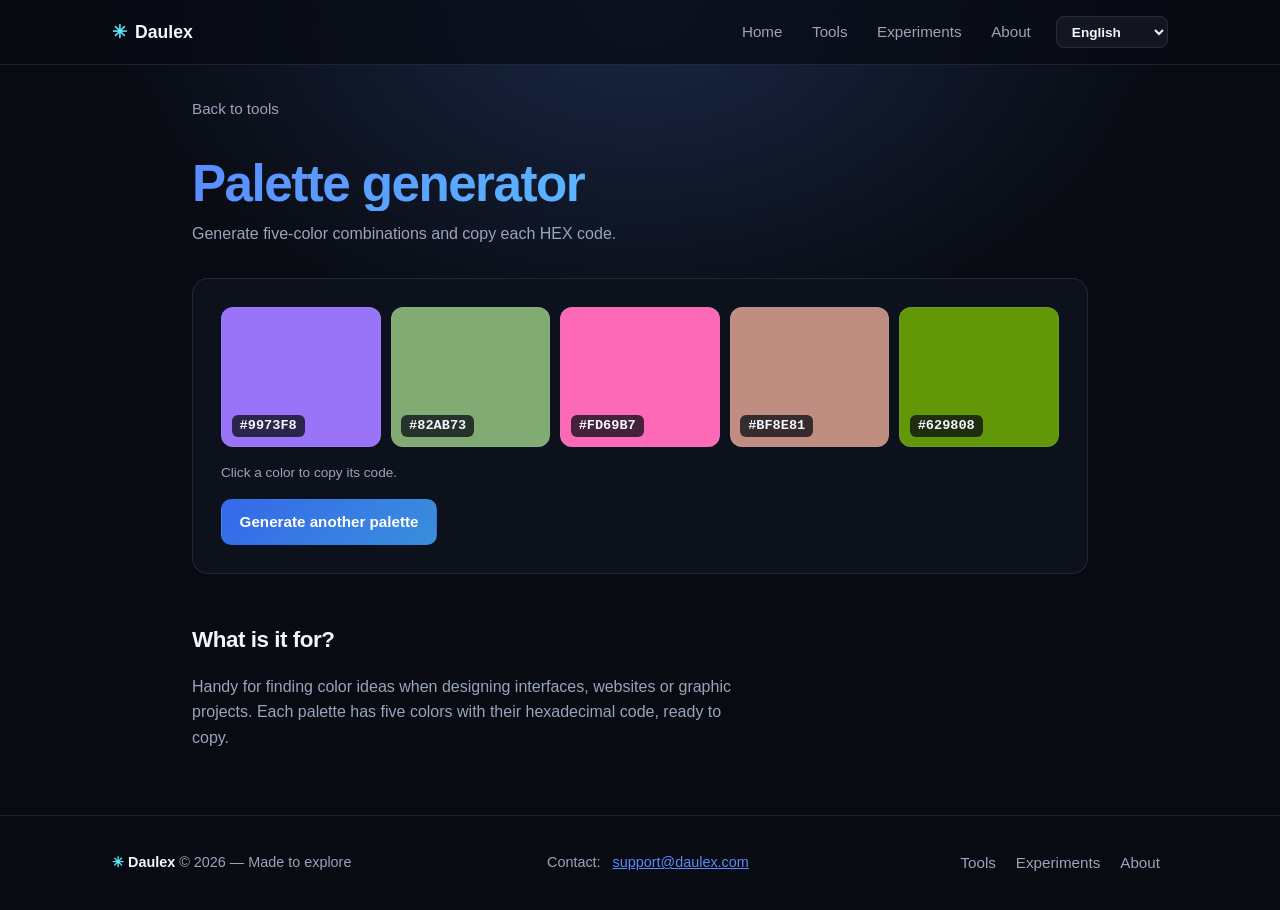
==== tools/color-palette/index.html @ 01d9b04d "Add files via upload" ====
<!DOCTYPE html>
<html lang="es">
<head>
<meta charset="utf-8">
<meta name="viewport" content="width=device-width, initial-scale=1">
<meta name="theme-color" content="#080B12">
<link rel="icon" href="data:image/svg+xml,%3Csvg xmlns=%27http://www.w3.org/2000/svg%27 viewBox=%270 0 32 32%27%3E%3Crect width=%2732%27 height=%2732%27 rx=%278%27 fill=%27%23101622%27/%3E%3Ctext x=%2716%27 y=%2723%27 font-size=%2720%27 text-anchor=%27middle%27 fill=%27%235BE7FF%27%3E%E2%9C%B3%3C/text%3E%3C/svg%3E">
<link rel="stylesheet" href="/assets/css/style.css">
<title>Generador de paletas de colores aleatorias — Daulex</title>
<meta name="description" content="Genera paletas de cinco colores aleatorios y copia sus códigos HEX con un clic. Gratis, sin registro y en tu navegador.">
<meta name="robots" content="index, follow">
<link rel="canonical" href="https://daulex.com/tools/color-palette/">
<meta property="og:type" content="website">
<meta property="og:title" content="Generador de paletas de colores aleatorias — Daulex">
<meta property="og:description" content="Genera paletas de cinco colores aleatorios y copia sus códigos HEX con un clic. Gratis, sin registro y en tu navegador.">
<meta property="og:url" content="https://daulex.com/tools/color-palette/">
<script type="application/ld+json">{"@context":"https://schema.org","@type":"WebApplication","name":"Generador de paletas","url":"https://daulex.com/tools/color-palette/","applicationCategory":"DesignApplication","operatingSystem":"Any","offers":{"@type":"Offer","price":"0","priceCurrency":"USD"}}</script>
<script src="/assets/js/main.js" defer></script>
<script src="/assets/js/color-palette.js" defer></script>
</head>
<body>
<div id="site-header"></div>
<main class="wrap page">
  <a class="back" href="/#herramientas" data-i18n="back">Volver a las herramientas</a>
  <h1 data-i18n="h1">Generador de paletas</h1>
  <p class="sub" data-i18n="sub">Genera combinaciones de cinco colores y copia cada código HEX.</p>
  <div class="ws">
    <div class="pal" id="palGrid"></div>
    <p class="note" data-i18n="pnote">Haz clic en un color para copiar su código.</p>
    <div class="actions"><button class="btn" type="button" id="palGen" data-i18n="gen">Generar otra paleta</button></div>
  </div>
  <section class="info" style="padding-block:0"><h2 data-i18n="ah">¿Para qué sirve?</h2><p data-i18n="ap">Es útil para buscar ideas de color al diseñar interfaces, páginas web o proyectos gráficos. Cada paleta tiene cinco colores con su código hexadecimal, listos para copiar.</p></section>
</main>
<div id="site-footer"></div>
</body>
</html>
---- assets/css/style.css ----
:root{--bg:#080B12;--card:#101622;--alt:#0C111B;--text:#F3F6FF;--muted:#98A5BB;--blue:#5A8CFF;--cyan:#5BE7FF;--ok:#5DE4B0;--line:rgba(150,180,255,.14);--grad:linear-gradient(135deg,#3568EB,#398FDC)}
*{box-sizing:border-box}
html{scroll-behavior:smooth;-webkit-text-size-adjust:100%}
body{margin:0;background:var(--bg);color:var(--text);font-family:-apple-system,BlinkMacSystemFont,"Segoe UI",Roboto,"Helvetica Neue",Arial,sans-serif;line-height:1.6;position:relative}
body::before{content:"";position:absolute;inset:0 0 auto 0;height:520px;background:radial-gradient(ellipse 60% 100% at 50% 0,rgba(90,140,255,.22),transparent 70%);pointer-events:none;z-index:-1}
a{color:var(--blue)}
:focus-visible{outline:2px solid var(--cyan);outline-offset:3px}
.wrap{width:100%;max-width:1120px;margin:0 auto;padding-inline:clamp(1.1rem,4vw,2rem)}
section{padding-block:clamp(3.5rem,9vw,6rem);scroll-margin-top:64px}
header{position:fixed;inset:0 0 auto 0;z-index:20;background:rgba(8,11,18,.72);backdrop-filter:blur(14px);-webkit-backdrop-filter:blur(14px);border-bottom:1px solid var(--line)}
.bar{display:flex;align-items:center;gap:.75rem;height:64px}
.logo{display:flex;align-items:center;gap:.5rem;font-weight:700;font-size:1.1rem;color:var(--text);text-decoration:none;margin-inline-end:auto}
.logo span{color:var(--cyan)}
nav{display:flex;gap:.25rem}
nav a{color:var(--muted);text-decoration:none;padding:.45rem .8rem;border-radius:8px;font-size:.95rem;transition:color .2s,background .2s}
nav a:hover{color:var(--text);background:rgba(255,255,255,.05)}
.chip,.menu{font:inherit;font-size:.85rem;font-weight:600;color:var(--text);background:rgba(255,255,255,.05);border:1px solid var(--line);border-radius:8px;padding:.4rem .7rem;cursor:pointer;transition:border-color .2s}
.chip:hover,.menu:hover{border-color:var(--blue)}
select.chip option{background:#101622;color:#F3F6FF}
.menu{display:none}
@media(max-width:760px){
 .menu{display:block}
 header nav{position:absolute;top:64px;inset-inline:0;flex-direction:column;background:var(--card);border-bottom:1px solid var(--line);padding:.5rem clamp(1.1rem,4vw,2rem) 1rem;display:none}
 header nav.open{display:flex}
 nav a{padding:.75rem .5rem}
}
.hero{padding-top:calc(64px + clamp(3rem,10vw,7rem))}
.badge{display:inline-flex;align-items:center;gap:.55rem;padding:.35rem .9rem;border:1px solid var(--line);border-radius:99px;background:rgba(255,255,255,.03);color:var(--muted);font-size:.85rem}
.badge::before{content:"";width:.5rem;height:.5rem;border-radius:50%;background:var(--ok);box-shadow:0 0 8px var(--ok)}
h1{margin:1.25rem 0 0;font-size:clamp(2.4rem,8vw,5rem);line-height:1.05;letter-spacing:-.03em;max-width:14ch;background:linear-gradient(120deg,var(--blue),var(--cyan));-webkit-background-clip:text;background-clip:text;color:transparent}
.lead{max-width:56ch;margin:1.25rem 0 0;color:var(--muted);font-size:1.1rem}
.btns{display:flex;flex-wrap:wrap;gap:.75rem;margin-top:2rem}
.btn{display:inline-block;font:inherit;font-weight:600;font-size:.95rem;border:1px solid transparent;border-radius:10px;padding:.8rem 1.3rem;cursor:pointer;text-decoration:none;color:#fff;background:var(--grad);transition:transform .2s,filter .2s}
.btn:hover{transform:translateY(-2px);filter:brightness(1.1)}
.btn.ghost{background:rgba(255,255,255,.04);border-color:var(--line);color:var(--text)}
.feats{display:grid;grid-template-columns:repeat(3,1fr);gap:1rem;margin-top:3rem}
.feat{padding-inline-start:1rem;border-inline-start:2px solid var(--cyan);color:var(--muted);font-size:.95rem}
.feat b{display:block;color:var(--text)}
@media(max-width:760px){.feats{grid-template-columns:1fr}}
h2{margin:0;font-size:clamp(1.7rem,4.5vw,2.4rem);letter-spacing:-.02em}
.sub{margin:.6rem 0 0;max-width:60ch;color:var(--muted)}
.grid{display:grid;grid-template-columns:repeat(3,1fr);gap:1.25rem;margin-top:2.5rem}
@media(max-width:980px){.grid{grid-template-columns:repeat(2,1fr)}}
@media(max-width:640px){.grid{grid-template-columns:1fr}}
.card{background:var(--card);border:1px solid var(--line);border-radius:16px;padding:1.5rem;display:flex;flex-direction:column;gap:.6rem;transition:border-color .2s,transform .2s}
a.card{text-decoration:none;color:inherit}
.card h3{margin:0;font-size:1.1rem}
.card p{margin:0;color:var(--muted);font-size:.95rem;flex:1}
.tool:hover{border-color:var(--blue);transform:translateY(-3px)}
.ico{display:grid;place-items:center;width:44px;height:44px;border-radius:12px;background:rgba(91,231,255,.08);border:1px solid var(--line);color:var(--cyan);font-weight:700}
.go{color:var(--blue);font-weight:600;font-size:.9rem;margin-top:.4rem}
.page{padding-top:calc(64px + 2rem);padding-bottom:3rem;max-width:960px}
.page h1{font-size:clamp(2rem,6vw,3.2rem);max-width:none}
.back{display:inline-block;margin-bottom:1rem;color:var(--muted);text-decoration:none;font-size:.95rem}
.back:hover{color:var(--cyan)}
.ws{margin-top:2rem;background:var(--alt);border:1px solid var(--line);border-radius:16px;padding:clamp(1rem,3vw,1.75rem)}
.info{margin-top:3rem;max-width:62ch}
.info h2{font-size:1.4rem}.info p{color:var(--muted)}
.two{display:grid;grid-template-columns:1fr 1fr;gap:1rem}
@media(max-width:760px){.two{grid-template-columns:1fr}}
label{display:block;margin-bottom:.35rem;color:var(--muted);font-size:.85rem}
textarea{width:100%;min-height:220px;resize:vertical;font:.9rem/1.5 ui-monospace,SFMono-Regular,Menlo,Consolas,monospace;color:var(--text);background:var(--bg);border:1px solid var(--line);border-radius:10px;padding:.8rem}
textarea:focus{border-color:var(--blue);outline:none}
.actions{display:flex;flex-wrap:wrap;gap:.6rem;margin-top:1rem}
.actions .btn{padding:.6rem 1.1rem}
.status{margin-top:.9rem;min-height:1.4em;font-size:.9rem;color:var(--muted)}
.status.ok{color:var(--ok)}.status.err{color:#FF8A8A}
.stats{display:grid;grid-template-columns:repeat(4,1fr);gap:.75rem;margin-top:1rem}
@media(max-width:640px){.stats{grid-template-columns:repeat(2,1fr)}}
.stat{background:var(--card);border:1px solid var(--line);border-radius:12px;padding:.9rem}
.stat b{display:block;font-size:1.6rem;color:var(--cyan)}
.stat span{color:var(--muted);font-size:.85rem}
.note{margin:.9rem 0 0;color:var(--muted);font-size:.85rem}
.pal{display:grid;grid-template-columns:repeat(5,1fr);gap:.6rem}
@media(max-width:640px){.pal{grid-template-columns:repeat(2,1fr)}}
.sw{height:140px;border:1px solid var(--line);border-radius:12px;cursor:pointer;display:flex;align-items:flex-end;padding:.6rem;font:600 .85rem ui-monospace,Menlo,Consolas,monospace;transition:transform .2s}
.sw:hover{transform:translateY(-3px)}
.sw span{background:rgba(8,11,18,.75);color:#F3F6FF;padding:.2rem .5rem;border-radius:6px}
.about{display:grid;grid-template-columns:1.4fr 1fr;gap:2.5rem;align-items:center}
@media(max-width:760px){.about{grid-template-columns:1fr}}
.about p{color:var(--muted);max-width:56ch}
.star{aspect-ratio:1;max-width:280px;margin-inline:auto;width:100%;display:grid;place-items:center;font-size:clamp(6rem,18vw,9rem);color:var(--cyan);background:radial-gradient(circle,rgba(91,231,255,.14),transparent 65%);border:1px solid var(--line);border-radius:28px;text-shadow:0 0 30px rgba(91,231,255,.5)}
.alt{background:var(--alt)}
.nf{padding-top:calc(64px + clamp(3rem,12vw,8rem));min-height:70vh}
.nf h1{font-size:clamp(5rem,26vw,12rem);line-height:.95}
.nf h2{margin-top:1rem}.nf p{color:var(--muted)}
footer{border-top:1px solid var(--line);padding-block:2rem;color:var(--muted);font-size:.9rem}
.foot{display:flex;flex-wrap:wrap;gap:1rem 2rem;justify-content:space-between;align-items:center}
.foot nav{display:flex}
.foot a{padding:.2rem .5rem}
#toast{position:fixed;inset-inline:0;bottom:1.5rem;margin-inline:auto;width:max-content;max-width:90vw;background:var(--card);border:1px solid var(--blue);color:var(--text);padding:.65rem 1.1rem;border-radius:10px;opacity:0;transform:translateY(10px);pointer-events:none;transition:opacity .25s,transform .25s;z-index:30}
#toast.show{opacity:1;transform:none}
@media(prefers-reduced-motion:reduce){*{transition:none!important;scroll-behavior:auto!important}}
#jIn,#jOut{direction:ltr;text-align:left}
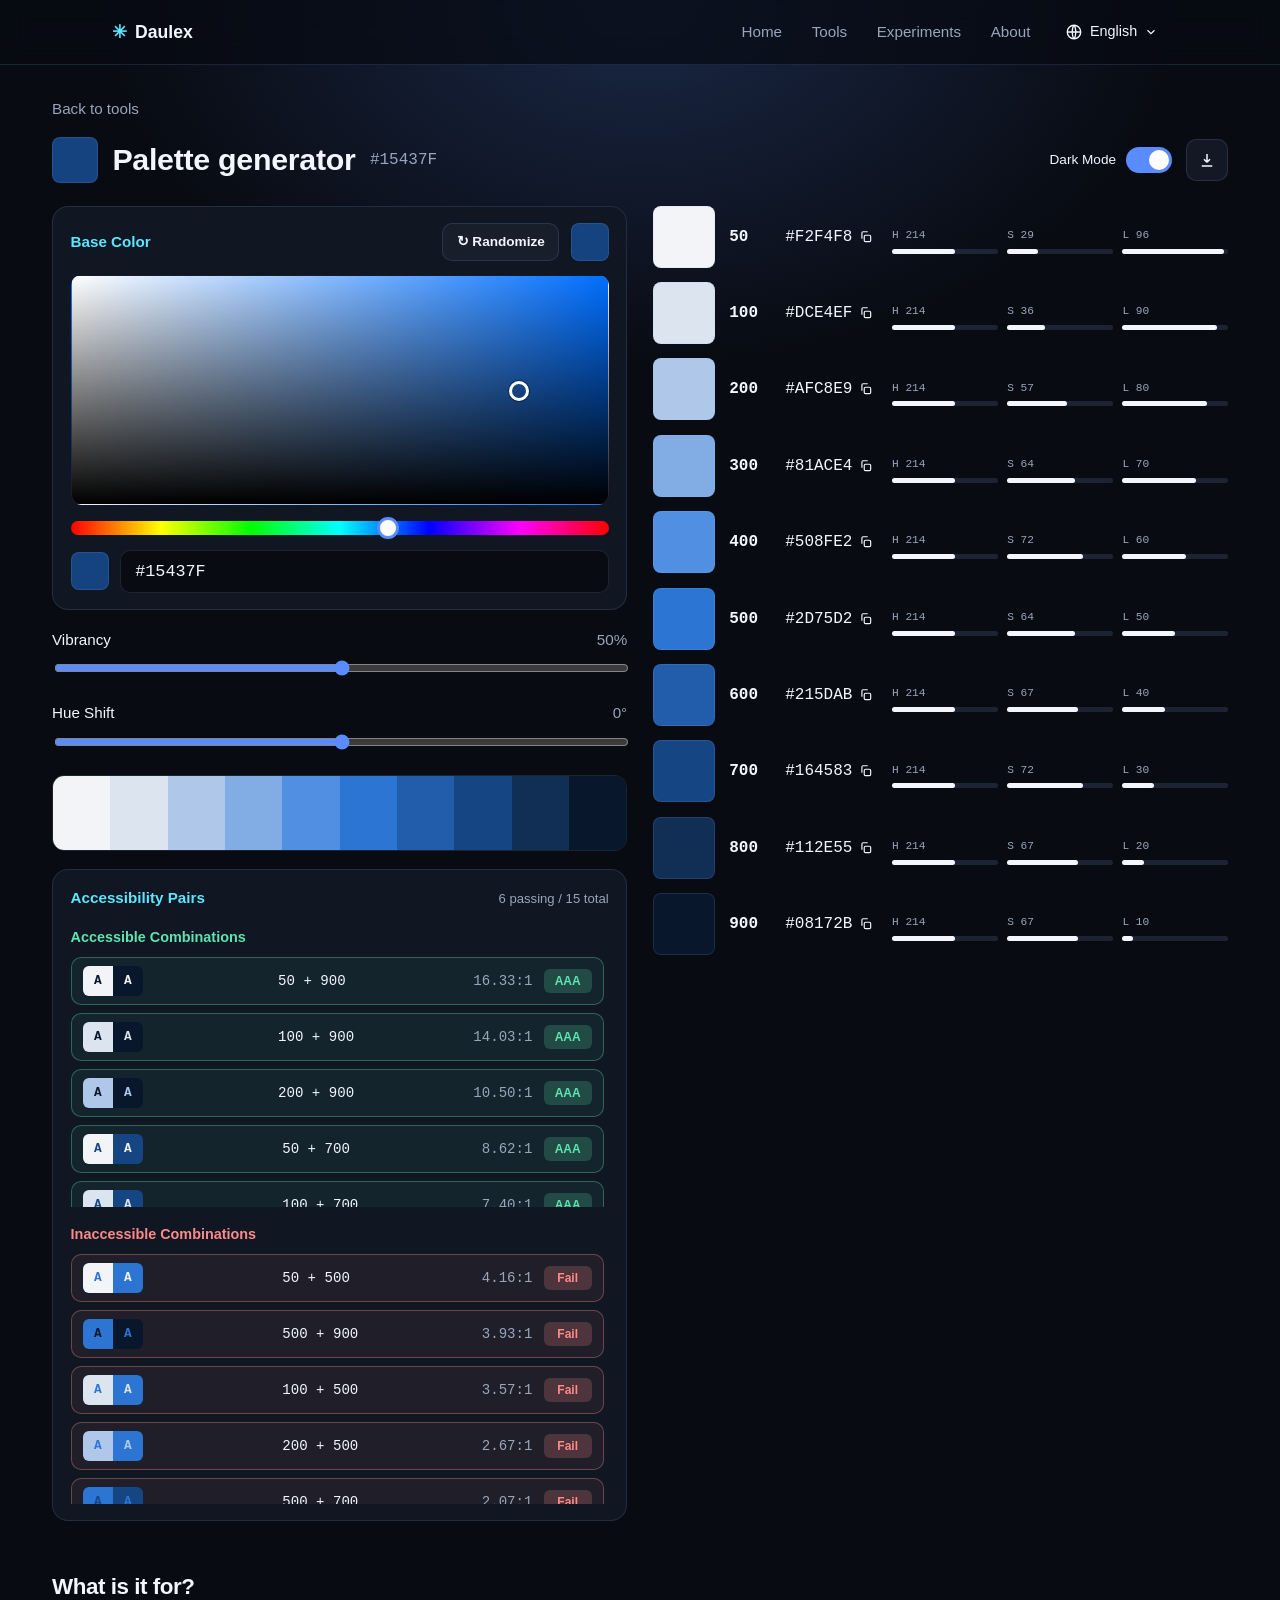
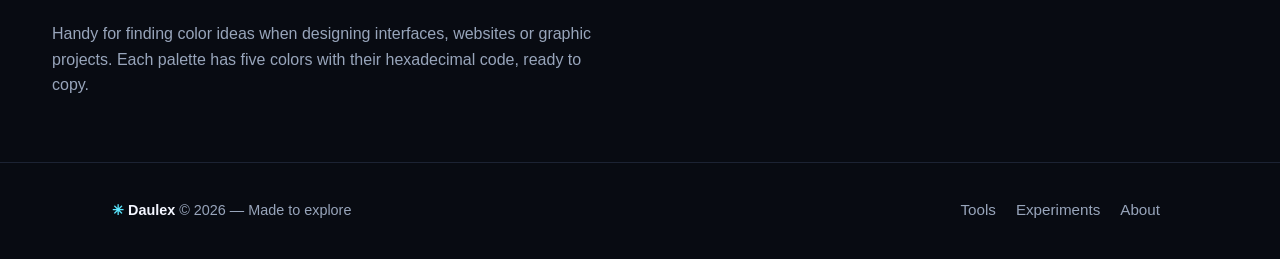
==== commit 1ecfa4e8: "Add files via upload" ====
--- a/tools/color-palette/index.html
+++ b/tools/color-palette/index.html
@@ -18,16 +18,36 @@
 <script src="/assets/js/main.js" defer></script>
 <script src="/assets/js/color-palette.js" defer></script>
 </head>
-<body>
+<body data-themable>
 <div id="site-header"></div>
-<main class="wrap page">
+<main class="wrap page wide">
   <a class="back" href="/#herramientas" data-i18n="back">Volver a las herramientas</a>
-  <h1 data-i18n="h1">Generador de paletas</h1>
-  <p class="sub" data-i18n="sub">Genera combinaciones de cinco colores y copia cada código HEX.</p>
-  <div class="ws">
-    <div class="pal" id="palGrid"></div>
-    <p class="note" data-i18n="pnote">Haz clic en un color para copiar su código.</p>
-    <div class="actions"><button class="btn" type="button" id="palGen" data-i18n="gen">Generar otra paleta</button></div>
+  <div class="pg-head">
+    <span class="bsw" id="bsw"></span>
+    <h1 data-i18n="h1">Generador de paletas</h1>
+    <span class="hxt" id="hxt"></span>
+    <span class="sp"></span>
+    <label class="tg"><span data-i18n="dm">Modo oscuro</span><input type="checkbox" class="sw2" id="dm"></label>
+    <button class="ibtn" type="button" id="dl" aria-label="Descargar paleta" data-i18n-al="dl"><svg width="18" height="18" viewBox="0 0 24 24" fill="none" stroke="currentColor" stroke-width="2"><path d="M12 4v11m0 0l-4-4m4 4l4-4M5 20h14"/></svg></button>
+  </div>
+  <div class="pg">
+    <div>
+      <section class="pnl">
+        <div class="bchead"><h2 data-i18n="bc">Color base</h2><button class="btn ghost sm" type="button" id="rnd">↻ <span data-i18n="rnd">Aleatorio</span></button><span class="bsw sm" id="bsw2"></span></div>
+        <div class="sv" id="sv"><i class="th" id="th"></i></div>
+        <input type="range" class="hue" id="hu" min="0" max="360" value="214" aria-label="Hue">
+        <div class="hxrow"><span class="bsw sm" id="bsw3"></span><input class="hxin" id="hxIn" maxlength="7" spellcheck="false" autocomplete="off" aria-label="HEX"></div>
+      </section>
+      <div class="sl"><label for="vib"><span data-i18n="vib">Vivacidad</span><b id="vibV">50%</b></label><input type="range" id="vib" min="0" max="100" value="50"></div>
+      <div class="sl"><label for="hs"><span data-i18n="hue">Cambio de tono</span><b id="hsV">0°</b></label><input type="range" id="hs" min="-180" max="180" value="0"></div>
+      <div class="strip" id="strip"></div>
+      <section class="pnl">
+        <div class="achead"><h2 data-i18n="acc">Pares de accesibilidad</h2><span id="pc"></span></div>
+        <h3 class="okh" data-i18n="okc">Combinaciones accesibles</h3><div class="plist" id="okL"></div>
+        <h3 class="badh" data-i18n="bad">Combinaciones no accesibles</h3><div class="plist" id="badL"></div>
+      </section>
+    </div>
+    <div class="shades" id="shades"></div>
   </div>
   <section class="info" style="padding-block:0"><h2 data-i18n="ah">¿Para qué sirve?</h2><p data-i18n="ap">Es útil para buscar ideas de color al diseñar interfaces, páginas web o proyectos gráficos. Cada paleta tiene cinco colores con su código hexadecimal, listos para copiar.</p></section>
 </main>
--- a/assets/css/style.css
+++ b/assets/css/style.css
@@ -92,3 +92,158 @@
 #toast.show{opacity:1;transform:none}
 @media(prefers-reduced-motion:reduce){*{transition:none!important;scroll-behavior:auto!important}}
 #jIn,#jOut{direction:ltr;text-align:left}
+/* ===== language menu ===== */
+[hidden]{display:none!important}
+.lang{position:relative}
+.lang-btn{display:flex;align-items:center;gap:.45rem;font:inherit;font-size:.9rem;font-weight:500;color:var(--text);background:transparent;border:0;border-radius:8px;padding:.45rem .6rem;cursor:pointer}
+.lang-btn:hover,.lang.open .lang-btn{background:rgba(128,150,200,.14)}
+.chev{transition:transform .2s}.lang.open .chev{transform:rotate(180deg)}
+.lang-menu{position:absolute;top:100%;inset-inline-end:0;padding-top:10px;display:none;z-index:40}
+.lang.open .lang-menu{display:block}
+.lang-grid{display:grid;grid-template-columns:1fr 1fr;gap:.15rem .5rem;width:min(420px,92vw);padding:1rem;background:var(--card);border:1px solid var(--line);border-radius:14px;box-shadow:0 24px 60px -20px rgba(0,0,0,.7)}
+.lo{display:flex;align-items:center;gap:.7rem;font:inherit;font-size:.95rem;color:var(--text);background:none;border:0;border-radius:8px;padding:.6rem;cursor:pointer;text-align:start}
+.lo:hover{background:rgba(90,140,255,.14)}
+.lo svg{color:var(--muted);flex:none}
+.lo.on,.lo.on svg{color:var(--cyan)}
+@media(max-width:760px){.lang{position:static}.lang-menu{inset-inline:0;top:64px;padding:0}.lang-grid{width:100%;border-radius:0 0 14px 14px;border-top:0}}
+/* ===== light theme (tools with toggle) ===== */
+html[data-theme=light]{--bg:#F3F6FF;--card:#FFFFFF;--alt:#E9EEFA;--text:#0B1020;--muted:#4E5B75;--line:rgba(20,40,90,.16);color-scheme:light}
+html[data-theme=light] header{background:rgba(255,255,255,.82)}
+html[data-theme=light] body::before{opacity:.45}
+html[data-theme=light] .lang-grid{box-shadow:0 24px 60px -20px rgba(20,40,90,.3)}
+/* ===== shared tool ui ===== */
+.page.wide{max-width:1240px}
+.pnl{background:var(--card);border:1px solid var(--line);border-radius:16px;padding:1rem 1.1rem}
+.pnl h2{margin:0 0 .8rem;font-size:.95rem;color:var(--cyan);font-weight:600;letter-spacing:0}
+.ibtn{display:inline-grid;place-items:center;width:42px;height:42px;border-radius:10px;border:1px solid var(--line);background:rgba(128,150,200,.1);color:var(--text);cursor:pointer;font:inherit}
+.ibtn:hover{border-color:var(--blue)}
+.sp{flex:1}
+.btn.sm{padding:.45rem .85rem;font-size:.85rem}
+/* ===== json formatter ===== */
+.jgrid{display:grid;grid-template-columns:270px minmax(0,1fr) 270px;gap:1rem;margin-top:1.25rem;align-items:start}
+.jl,.jr{display:grid;gap:1rem;min-width:0}
+@media(max-width:1060px){.jgrid{grid-template-columns:minmax(0,1fr)}.jl,.jr{display:contents}.pin{order:1}.mainp{order:2}.pval{order:3}.pstat{order:4}.psm{order:5}.pqa{order:6}}
+#jIn{min-height:190px;font-size:.8rem}
+.mainp{background:linear-gradient(180deg,rgba(53,104,235,.12),var(--card) 60%);border-color:rgba(90,140,255,.35);box-shadow:0 20px 60px -35px rgba(90,140,255,.8);padding:1.1rem}
+.mhead{display:flex;align-items:center;justify-content:space-between;gap:.75rem;flex-wrap:wrap;margin-bottom:.9rem}
+.mhead h1{margin:0;font-size:1.35rem;max-width:none;background:none;color:var(--text);-webkit-text-fill-color:var(--text);display:flex;align-items:center;gap:.6rem;letter-spacing:-.01em}
+.mhead .ic{color:var(--blue);font-family:ui-monospace,Menlo,Consolas,monospace}
+.pill{padding:.3rem .85rem;border-radius:99px;font-size:.85rem;font-weight:600;border:1px solid}
+.pill.ok{color:var(--ok);border-color:rgba(93,228,176,.45);background:rgba(93,228,176,.1)}
+.pill.bad{color:#FF8A8A;border-color:rgba(255,138,138,.45);background:rgba(255,138,138,.1)}
+.split{display:grid;grid-template-columns:1fr 1fr;gap:.6rem}
+@media(max-width:760px){.split{grid-template-columns:minmax(0,1fr)}}
+.pane2{background:var(--bg);border:1px solid var(--line);border-radius:10px;overflow:hidden;min-width:0}
+.pane2>b{display:block;padding:.5rem .8rem;color:var(--blue);font-size:.85rem;font-weight:600;border-bottom:1px solid var(--line)}
+.code,.tree{margin:0;padding:.7rem .8rem;height:360px;overflow:auto;font:.82rem/1.6 ui-monospace,SFMono-Regular,Menlo,Consolas,monospace;direction:ltr;text-align:left}
+.code{display:flex;gap:.9rem;white-space:pre}
+.nums{color:var(--muted);text-align:right;user-select:none;opacity:.7}
+.code i,.tree i{font-style:normal}
+.k{color:#7FB0FF}.s{color:#7EE8B0}.n{color:#FFB86B}.b{color:#C792EA}
+.tree details{padding-inline-start:1rem}.tree .leaf{padding-inline-start:1.1rem;white-space:nowrap}
+.tree summary{cursor:pointer;color:var(--text);white-space:nowrap}
+.tree>div>details{padding-inline-start:0}
+.tk{color:var(--cyan)}
+.mainp .actions{align-items:center}
+.vcard{display:flex;gap:.8rem;align-items:center;color:var(--muted);font-size:.9rem;min-height:56px}
+.vcard b{display:block;color:var(--text);font-size:1rem}
+.vcard small{display:block;word-break:break-word}
+.vi{display:grid;place-items:center;flex:none;width:48px;height:48px;border-radius:50%;border:3px solid;font-size:1.4rem;font-weight:700}
+.vcard.ok .vi{color:var(--ok)}.vcard.bad .vi{color:#FF8A8A}
+.vcard.ok b{color:var(--ok)}.vcard.bad b{color:#FF8A8A}
+.vcard.flash{animation:fl .6s}
+@keyframes fl{30%{transform:scale(1.03)}}
+.stl{margin:0;display:grid;gap:.55rem}
+.stl div{display:flex;justify-content:space-between;color:var(--muted);font-size:.9rem;border-bottom:1px solid var(--line);padding-bottom:.45rem}
+.stl div:last-child{border:0}
+.stl dt{color:var(--text)}.stl dd{margin:0;color:var(--blue);font-weight:600}
+.slist,.qgrid{display:grid;gap:.5rem}
+.qgrid{grid-template-columns:1fr 1fr}
+.sbtn,.qbtn{font:inherit;font-size:.9rem;color:var(--text);background:rgba(128,150,200,.08);border:1px solid var(--line);border-radius:10px;padding:.65rem .8rem;cursor:pointer;text-align:start;display:flex;align-items:center;gap:.6rem}
+.sbtn:hover,.qbtn:hover{border-color:var(--blue);background:rgba(90,140,255,.12)}
+.sbtn .ic{color:var(--ok);font-family:ui-monospace,Menlo,Consolas,monospace}
+.qbtn{flex-direction:column;justify-content:center;text-align:center;gap:.3rem;font-size:.82rem;padding:.8rem .4rem}
+.qbtn .ic{font-size:1.2rem;color:var(--cyan)}
+/* ===== text analyzer ===== */
+.ta{max-width:1000px;margin-inline:auto}
+.ta-bar{display:flex;justify-content:flex-end}
+.ta-h{max-width:16ch;margin:.5rem auto 2rem;text-align:center;font-size:clamp(2.2rem,6.5vw,3.8rem);line-height:1.08;background:none;color:var(--text);-webkit-text-fill-color:var(--text);letter-spacing:-.035em}
+textarea.ta-area{min-height:200px;font:1.05rem/1.6 inherit;font-family:inherit;background:var(--card);border-radius:14px;padding:1.1rem;resize:vertical}
+textarea.ta-area.err{border-color:#FF8A8A}
+.ta-opts{display:flex;flex-wrap:wrap;align-items:center;gap:.6rem 1.4rem;margin-top:.9rem;color:var(--muted);font-size:.9rem}
+.ck{display:flex;align-items:center;gap:.5rem;margin:0;cursor:pointer;color:var(--text)}
+.ck input{width:1.05rem;height:1.05rem;accent-color:var(--blue)}
+.ta-opts input[type=number]{width:6rem;font:inherit;color:var(--text);background:var(--card);border:1px solid var(--line);border-radius:8px;padding:.3rem .5rem}
+.lim-err{color:#FF8A8A;margin:.6rem 0 0;font-size:.9rem}
+.tcards{display:grid;grid-template-columns:repeat(3,1fr);gap:1rem;margin-top:1.6rem}
+@media(max-width:760px){.tcards{grid-template-columns:1fr}}
+.tc{position:relative;overflow:hidden;border-radius:14px;padding:1.4rem 1.3rem;min-height:150px;display:flex;flex-direction:column;justify-content:flex-end;color:#14161F}
+.tc b{font-size:clamp(2.8rem,6vw,4rem);line-height:1;letter-spacing:-.03em}
+.tc span{font-size:1.05rem}
+.tc::after{content:"";position:absolute;inset-block:0;inset-inline-end:0;width:42%;opacity:.35;background-size:38px 38px}
+.c1{background:#D3A0FA}.c1::after{background-image:radial-gradient(circle,#fff 55%,transparent 57%)}
+.c2{background:#FF9F00}.c2::after{background-image:conic-gradient(#fff 25%,transparent 0 50%,#fff 0 75%,transparent 0);background-size:56px 56px}
+.c3{background:#FF7F5F}.c3::after{background-image:linear-gradient(#fff 0 0),linear-gradient(90deg,#fff 0 0);background-size:100% 6px,6px 100%;background-position:0 0,0 0}
+.ta h2{font-size:1.4rem;margin:2rem 0 1rem;color:var(--text)}
+.ld{display:grid;grid-template-columns:2rem 1fr 7.5rem;gap:.9rem;align-items:center;margin-bottom:.7rem;font-size:.95rem}
+.ld .l{font-weight:600}.ld .c{color:var(--muted);text-align:end;font-size:.88rem}
+.ld .bar{height:12px;border-radius:99px;background:var(--alt);overflow:hidden}
+.ld .bar i{display:block;height:100%;border-radius:99px;background:#D3A0FA}
+.lnk{font:inherit;background:none;border:0;color:var(--blue);cursor:pointer;padding:.3rem 0;font-weight:600}
+.nold{color:var(--muted)}
+/* ===== palette generator ===== */
+.pg-head{display:flex;align-items:center;gap:.9rem;flex-wrap:wrap;margin-bottom:1.4rem}
+.pg-head h1{margin:0;font-size:clamp(1.3rem,3.5vw,1.9rem);max-width:none;background:none;color:var(--text);-webkit-text-fill-color:var(--text);letter-spacing:-.01em}
+.hxt{color:var(--muted);font-family:ui-monospace,Menlo,Consolas,monospace}
+.bsw{width:46px;height:46px;border-radius:8px;border:1px solid var(--line);flex:none}.bsw.sm{width:38px;height:38px}
+.tg{display:flex;align-items:center;gap:.6rem;margin:0;color:var(--text);cursor:pointer}
+.sw2{appearance:none;-webkit-appearance:none;width:46px;height:26px;border-radius:99px;background:var(--line);position:relative;cursor:pointer;margin:0;transition:background .2s}
+.sw2::after{content:"";position:absolute;top:3px;inset-inline-start:3px;width:20px;height:20px;border-radius:50%;background:#fff;transition:transform .2s}
+.sw2:checked{background:var(--blue)}.sw2:checked::after{transform:translateX(20px)}
+[dir=rtl] .sw2:checked::after{transform:translateX(-20px)}
+.pg{display:grid;grid-template-columns:minmax(0,1fr) minmax(0,1fr);gap:1.6rem;align-items:start}
+@media(max-width:900px){.pg{grid-template-columns:minmax(0,1fr)}}
+.pg>div:first-child{display:grid;gap:1.1rem}
+.bchead{display:flex;align-items:center;gap:.7rem;margin-bottom:.9rem}
+.bchead h2{margin:0;flex:1}
+.sv{position:relative;height:230px;border-radius:10px;cursor:crosshair;touch-action:none;border:1px solid var(--line)}
+.th{position:absolute;width:20px;height:20px;border-radius:50%;border:3px solid #fff;box-shadow:0 0 0 1px rgba(0,0,0,.4);transform:translate(-50%,-50%);pointer-events:none}
+.hue{-webkit-appearance:none;appearance:none;width:100%;height:14px;border-radius:99px;margin:1rem 0 .9rem;background:linear-gradient(90deg,#f00,#ff0,#0f0,#0ff,#00f,#f0f,#f00)}
+.hue::-webkit-slider-thumb{-webkit-appearance:none;width:22px;height:22px;border-radius:50%;background:#fff;border:3px solid var(--blue);cursor:pointer}
+.hue::-moz-range-thumb{width:18px;height:18px;border-radius:50%;background:#fff;border:3px solid var(--blue);cursor:pointer}
+.hxrow{display:flex;gap:.7rem;align-items:center}
+.hxin{flex:1;font:1.05rem ui-monospace,Menlo,Consolas,monospace;color:var(--text);background:var(--bg);border:1px solid var(--line);border-radius:10px;padding:.7rem .9rem;text-transform:uppercase;direction:ltr}
+.sl label{display:flex;justify-content:space-between;margin:0 0 .4rem;color:var(--text);font-size:.95rem}
+.sl label b{color:var(--muted);font-weight:500}
+.sl input[type=range]{width:100%;accent-color:var(--blue)}
+.strip{display:flex;height:76px;border-radius:12px;overflow:hidden;border:1px solid var(--line)}
+.strip i{flex:1}
+.achead{display:flex;justify-content:space-between;align-items:center;gap:.5rem;margin-bottom:.6rem}
+.achead h2{margin:0}.achead span{color:var(--muted);font-size:.82rem}
+.okh,.badh{font-size:.9rem;margin:1rem 0 .5rem;font-weight:600}
+.okh{color:var(--ok)}.badh{color:#FF8A8A}
+.plist{display:grid;gap:.5rem;max-height:250px;overflow:auto;padding-inline-end:.3rem}
+.pr{display:flex;align-items:center;gap:.7rem;padding:.5rem .7rem;border-radius:10px;border:1px solid;font-size:.88rem}
+.pr.ok{border-color:rgba(93,228,176,.35);background:rgba(93,228,176,.07)}
+.pr.no{border-color:rgba(255,138,138,.35);background:rgba(255,138,138,.07)}
+.ab{display:flex;flex:none}
+.ab i{font-style:normal;font-weight:700;width:30px;height:30px;display:grid;place-items:center;font-size:.8rem}
+.ab i:first-child{border-radius:6px 0 0 6px}.ab i:last-child{border-radius:0 6px 6px 0}
+.pr span{flex:1;font-family:ui-monospace,Menlo,Consolas,monospace}
+.pr em{font-style:normal;font-family:ui-monospace,Menlo,Consolas,monospace;color:var(--muted)}
+.pr u{text-decoration:none;font-size:.75rem;font-weight:700;padding:.15rem .5rem;border-radius:6px;min-width:3rem;text-align:center}
+.pr.ok u{background:rgba(93,228,176,.2);color:var(--ok)}.pr.no u{background:rgba(255,138,138,.2);color:#FF8A8A}
+.shades{display:grid;gap:.9rem}
+.shade{display:grid;grid-template-columns:62px 2.6rem minmax(0,1fr);gap:.2rem .9rem;align-items:center;cursor:pointer}
+.shade .sq{height:62px;border-radius:8px;border:1px solid var(--line)}
+.shade b{font:600 1rem ui-monospace,Menlo,Consolas,monospace}
+.shade .hx{font:1rem ui-monospace,Menlo,Consolas,monospace;display:flex;align-items:center;gap:.4rem;direction:ltr}
+.shade .hsl{grid-column:3;display:grid;grid-template-columns:repeat(3,1fr);gap:.6rem}
+.shade .hsl small{font:.7rem ui-monospace,Menlo,Consolas,monospace;color:var(--muted)}
+.shade .bb{height:5px;border-radius:99px;background:var(--line);margin-top:.2rem}
+.shade .bb i{display:block;height:100%;border-radius:99px;background:var(--text)}
+.shade:hover .sq{outline:2px solid var(--blue)}
+@media(max-width:560px){.shade{grid-template-columns:52px 2.4rem minmax(0,1fr)}.shade .sq{height:52px}}
+.shade{grid-template-columns:62px 2.6rem minmax(0,1fr)}
+.mid{display:flex;flex-wrap:wrap;align-items:center;gap:.4rem 1.2rem;min-width:0}
+.shade .hsl{grid-column:auto;flex:1;min-width:200px}
